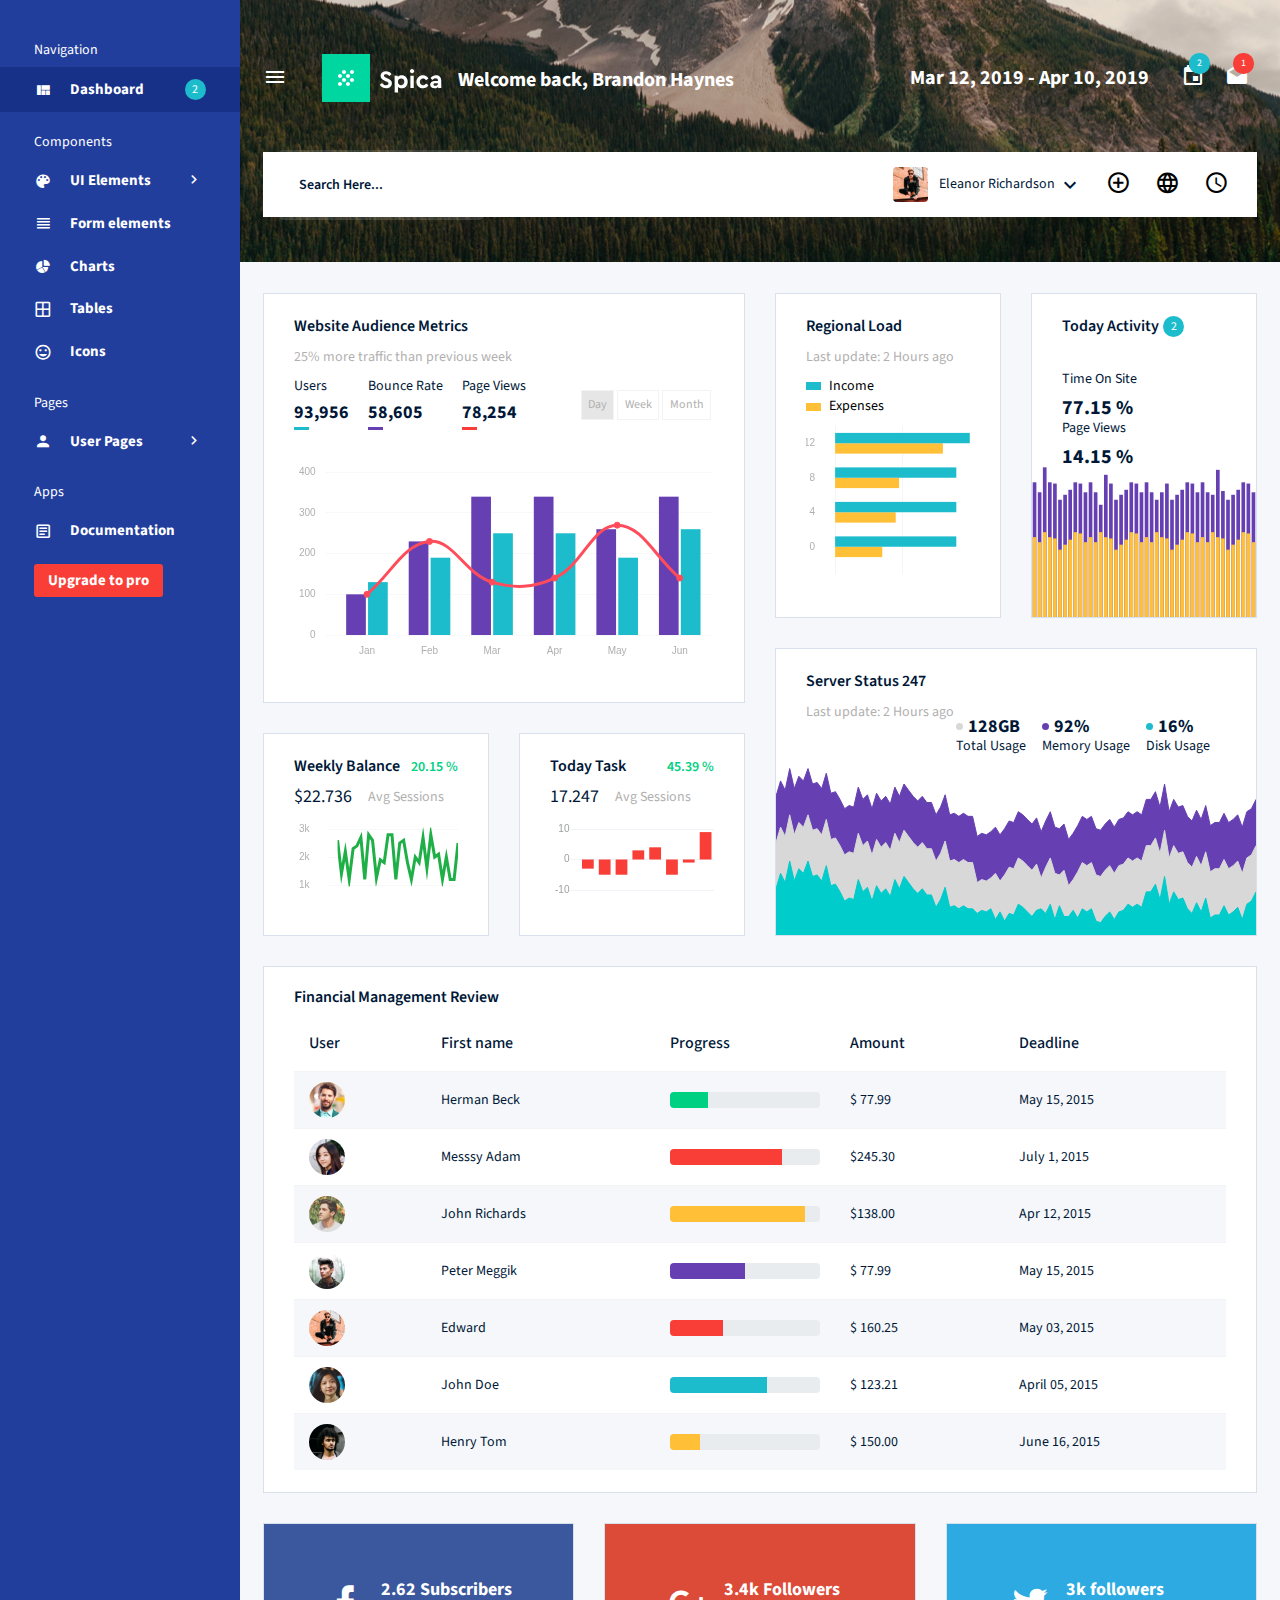
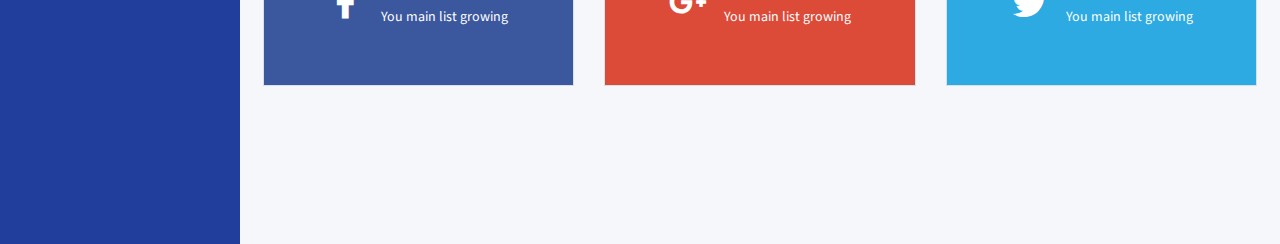
==== Project/web/Admin/index.html @ bd93d311 "Merge branch 'main' of https://github.com/aswathyravindran/HAARA" ====
<!DOCTYPE html>
<html lang="en">

<head>
  <!-- Required meta tags -->
  <meta charset="utf-8">
  <meta name="viewport" content="width=device-width, initial-scale=1, shrink-to-fit=no">
  <title>Spica Admin</title>
  <!-- base:css -->
  <link rel="stylesheet" href="../Assets/Templates/Admin/vendors/mdi/css/materialdesignicons.min.css">
  <link rel="stylesheet" href="../Assets/Templates/Admin/vendors/css/vendor.bundle.base.css">
  <!-- endinject -->
  <!-- plugin css for this page -->
  <!-- End plugin css for this page -->
  <!-- inject:css -->
  <link rel="stylesheet" href="../Assets/Templates/Admin/css/style.css">
  <!-- endinject -->
  <link rel="shortcut icon" href="../Assets/Templates/Admin/images/favicon.png" />
</head>
<body>
  <div class="container-scroller d-flex">
    <!-- partial:./partials/_sidebar.html -->
    <nav class="sidebar sidebar-offcanvas" id="sidebar">
      <ul class="nav">
        <li class="nav-item sidebar-category">
          <p>Navigation</p>
          <span></span>
        </li>
        <li class="nav-item">
          <a class="nav-link" href="../Assets/Templates/Admin/index.html">
            <i class="mdi mdi-view-quilt menu-icon"></i>
            <span class="menu-title">Dashboard</span>
            <div class="badge badge-info badge-pill">2</div>
          </a>
        </li>
        <li class="nav-item sidebar-category">
          <p>Components</p>
          <span></span>
        </li>
        <li class="nav-item">
          <a class="nav-link" data-toggle="collapse" href="#ui-basic" aria-expanded="false" aria-controls="ui-basic">
            <i class="mdi mdi-palette menu-icon"></i>
            <span class="menu-title">UI Elements</span>
            <i class="menu-arrow"></i>
          </a>
          <div class="collapse" id="ui-basic">
            <ul class="nav flex-column sub-menu">
              <li class="nav-item"> <a class="nav-link" href="../Assets/Templates/Admin/pages/ui-features/buttons.html">Buttons</a></li>
              <li class="nav-item"> <a class="nav-link" href="../Assets/Templates/Admin/pages/ui-features/typography.html">Typography</a></li>
            </ul>
          </div>
        </li>
        <li class="nav-item">
          <a class="nav-link" href="../Assets/Templates/Admin/pages/forms/basic_elements.html">
            <i class="mdi mdi-view-headline menu-icon"></i>
            <span class="menu-title">Form elements</span>
          </a>
        </li>
        <li class="nav-item">
          <a class="nav-link" href="../Assets/Templates/Admin/pages/charts/chartjs.html">
            <i class="mdi mdi-chart-pie menu-icon"></i>
            <span class="menu-title">Charts</span>
          </a>
        </li>
        <li class="nav-item">
          <a class="nav-link" href="../Assets/Templates/Admin/pages/tables/basic-table.html">
            <i class="mdi mdi-grid-large menu-icon"></i>
            <span class="menu-title">Tables</span>
          </a>
        </li>
        <li class="nav-item">
          <a class="nav-link" href="../Assets/Templates/Admin/pages/icons/mdi.html">
            <i class="mdi mdi-emoticon menu-icon"></i>
            <span class="menu-title">Icons</span>
          </a>
        </li>
        <li class="nav-item sidebar-category">
          <p>Pages</p>
          <span></span>
        </li>
        <li class="nav-item">
          <a class="nav-link" data-toggle="collapse" href="#auth" aria-expanded="false" aria-controls="auth">
            <i class="mdi mdi-account menu-icon"></i>
            <span class="menu-title">User Pages</span>
            <i class="menu-arrow"></i>
          </a>
          <div class="collapse" id="auth">
            <ul class="nav flex-column sub-menu">
              <li class="nav-item"> <a class="nav-link" href="../Assets/Templates/Admin/pages/samples/login.html"> Login </a></li>
              <li class="nav-item"> <a class="nav-link" href="../Assets/Templates/Admin/pages/samples/login-2.html"> Login 2 </a></li>
              <li class="nav-item"> <a class="nav-link" href="../Assets/Templates/Admin/pages/samples/register.html"> Register </a></li>
              <li class="nav-item"> <a class="nav-link" href="../Assets/Templates/Admin/pages/samples/register-2.html"> Register 2 </a></li>
              <li class="nav-item"> <a class="nav-link" href="../Assets/Templates/Admin/pages/samples/lock-screen.html"> Lockscreen </a></li>
            </ul>
          </div>
        </li>
        <li class="nav-item sidebar-category">
          <p>Apps</p>
          <span></span>
        </li>
        <li class="nav-item">
          <a class="nav-link" href="../Assets/Templates/Admin/docs/documentation.html">
            <i class="mdi mdi-file-document-box-outline menu-icon"></i>
            <span class="menu-title">Documentation</span>
          </a>
        </li>
        <li class="nav-item">
          <a class="nav-link" href="http://www.bootstrapdash.com/demo/spica/template/">
            <button class="btn bg-danger btn-sm menu-title">Upgrade to pro</button>
          </a>
        </li>
      </ul>
    </nav>
    <!-- partial -->
    <div class="container-fluid page-body-wrapper">
      <!-- partial:./partials/_navbar.html -->
      <nav class="navbar col-lg-12 col-12 px-0 py-0 py-lg-4 d-flex flex-row">
        <div class="navbar-menu-wrapper d-flex align-items-center justify-content-end">
          <button class="navbar-toggler navbar-toggler align-self-center" type="button" data-toggle="minimize">
            <span class="mdi mdi-menu"></span>
          </button>
          <div class="navbar-brand-wrapper">
            <a class="navbar-brand brand-logo" href="index.html"><img src="../Assets/Templates/Admin/images/logo.svg" alt="logo"/></a>
            <a class="navbar-brand brand-logo-mini" href="index.html"><img src="../Assets/Templates/Admin/images/logo-mini.svg" alt="logo"/></a>
          </div>
          <h4 class="font-weight-bold mb-0 d-none d-md-block mt-1">Welcome back, Brandon Haynes</h4>
          <ul class="navbar-nav navbar-nav-right">
            <li class="nav-item">
              <h4 class="mb-0 font-weight-bold d-none d-xl-block">Mar 12, 2019 - Apr 10, 2019</h4>
            </li>
            <li class="nav-item dropdown mr-1">
              <a class="nav-link count-indicator dropdown-toggle d-flex justify-content-center align-items-center" id="messageDropdown" href="#" data-toggle="dropdown">
                <i class="mdi mdi-calendar mx-0"></i>
                <span class="count bg-info">2</span>
              </a>
              <div class="dropdown-menu dropdown-menu-right navbar-dropdown preview-list" aria-labelledby="messageDropdown">
                <p class="mb-0 font-weight-normal float-left dropdown-header">Messages</p>
                <a class="dropdown-item preview-item">
                  <div class="preview-thumbnail">
                      <img src="../Assets/Templates/Admin/images/faces/face4.jpg" alt="image" class="profile-pic">
                  </div>
                  <div class="preview-item-content flex-grow">
                    <h6 class="preview-subject ellipsis font-weight-normal">David Grey
                    </h6>
                    <p class="font-weight-light small-text text-muted mb-0">
                      The meeting is cancelled
                    </p>
                  </div>
                </a>
                <a class="dropdown-item preview-item">
                  <div class="preview-thumbnail">
                      <img src="../Assets/Templates/Admin/images/faces/face2.jpg" alt="image" class="profile-pic">
                  </div>
                  <div class="preview-item-content flex-grow">
                    <h6 class="preview-subject ellipsis font-weight-normal">Tim Cook
                    </h6>
                    <p class="font-weight-light small-text text-muted mb-0">
                      New product launch
                    </p>
                  </div>
                </a>
                <a class="dropdown-item preview-item">
                  <div class="preview-thumbnail">
                      <img src="../Assets/Templates/Admin/images/faces/face3.jpg" alt="image" class="profile-pic">
                  </div>
                  <div class="preview-item-content flex-grow">
                    <h6 class="preview-subject ellipsis font-weight-normal"> Johnson
                    </h6>
                    <p class="font-weight-light small-text text-muted mb-0">
                      Upcoming board meeting
                    </p>
                  </div>
                </a>
              </div>
            </li>
            <li class="nav-item dropdown mr-2">
              <a class="nav-link count-indicator dropdown-toggle d-flex align-items-center justify-content-center" id="notificationDropdown" href="#" data-toggle="dropdown">
                <i class="mdi mdi-email-open mx-0"></i>
                <span class="count bg-danger">1</span>
              </a>
              <div class="dropdown-menu dropdown-menu-right navbar-dropdown preview-list" aria-labelledby="notificationDropdown">
                <p class="mb-0 font-weight-normal float-left dropdown-header">Notifications</p>
                <a class="dropdown-item preview-item">
                  <div class="preview-thumbnail">
                    <div class="preview-icon bg-success">
                      <i class="mdi mdi-information mx-0"></i>
                    </div>
                  </div>
                  <div class="preview-item-content">
                    <h6 class="preview-subject font-weight-normal">Application Error</h6>
                    <p class="font-weight-light small-text mb-0 text-muted">
                      Just now
                    </p>
                  </div>
                </a>
                <a class="dropdown-item preview-item">
                  <div class="preview-thumbnail">
                    <div class="preview-icon bg-warning">
                      <i class="mdi mdi-settings mx-0"></i>
                    </div>
                  </div>
                  <div class="preview-item-content">
                    <h6 class="preview-subject font-weight-normal">Settings</h6>
                    <p class="font-weight-light small-text mb-0 text-muted">
                      Private message
                    </p>
                  </div>
                </a>
                <a class="dropdown-item preview-item">
                  <div class="preview-thumbnail">
                    <div class="preview-icon bg-info">
                      <i class="mdi mdi-account-box mx-0"></i>
                    </div>
                  </div>
                  <div class="preview-item-content">
                    <h6 class="preview-subject font-weight-normal">New user registration</h6>
                    <p class="font-weight-light small-text mb-0 text-muted">
                      2 days ago
                    </p>
                  </div>
                </a>
              </div>
            </li>
          </ul>
          <button class="navbar-toggler navbar-toggler-right d-lg-none align-self-center" type="button" data-toggle="offcanvas">
            <span class="mdi mdi-menu"></span>
          </button>
        </div>
        <div class="navbar-menu-wrapper navbar-search-wrapper d-none d-lg-flex align-items-center">
          <ul class="navbar-nav mr-lg-2">
            <li class="nav-item nav-search d-none d-lg-block">
              <div class="input-group">
                <input type="text" class="form-control" placeholder="Search Here..." aria-label="search" aria-describedby="search">
              </div>
            </li>
          </ul>
          <ul class="navbar-nav navbar-nav-right">
            <li class="nav-item nav-profile dropdown">
              <a class="nav-link dropdown-toggle" href="#" data-toggle="dropdown" id="profileDropdown">
                <img src="../Assets/Templates/Admin/images/faces/face5.jpg" alt="profile"/>
                <span class="nav-profile-name">Eleanor Richardson</span>
              </a>
              <div class="dropdown-menu dropdown-menu-right navbar-dropdown" aria-labelledby="profileDropdown">
                <a class="dropdown-item">
                  <i class="mdi mdi-settings text-primary"></i>
                  Settings
                </a>
                <a class="dropdown-item">
                  <i class="mdi mdi-logout text-primary"></i>
                  Logout
                </a>
              </div>
            </li>
            <li class="nav-item">
              <a href="#" class="nav-link icon-link">
                <i class="mdi mdi-plus-circle-outline"></i>
              </a>
            </li>
            <li class="nav-item">
              <a href="#" class="nav-link icon-link">
                <i class="mdi mdi-web"></i>
              </a>
            </li>
            <li class="nav-item">
              <a href="#" class="nav-link icon-link">
                <i class="mdi mdi-clock-outline"></i>
              </a>
            </li>
          </ul>
        </div>
      </nav>
      <!-- partial -->
      <div class="main-panel">
        <div class="content-wrapper">
          <div class="row">
            <div class="col-12 col-xl-6 grid-margin stretch-card">
              <div class="row w-100 flex-grow">
                <div class="col-md-12 grid-margin stretch-card">
                  <div class="card">
                    <div class="card-body">
                      <p class="card-title">Website Audience Metrics</p>
                      <p class="text-muted">25% more traffic than previous week</p>
                      <div class="row mb-3">
                        <div class="col-md-7">
                          <div class="d-flex justify-content-between traffic-status">
                            <div class="item">
                              <p class="mb-">Users</p>
                              <h5 class="font-weight-bold mb-0">93,956</h5>
                              <div class="color-border"></div>
                            </div>
                            <div class="item">
                              <p class="mb-">Bounce Rate</p>
                              <h5 class="font-weight-bold mb-0">58,605</h5>
                              <div class="color-border"></div>
                            </div>
                            <div class="item">
                              <p class="mb-">Page Views</p>
                              <h5 class="font-weight-bold mb-0">78,254</h5>
                              <div class="color-border"></div>
                            </div>
                          </div>
                        </div>
                        <div class="col-md-5">
                          <ul class="nav nav-pills nav-pills-custom justify-content-md-end" id="pills-tab-custom"
                            role="tablist">
                            <li class="nav-item">
                              <a class="nav-link active" id="pills-home-tab-custom" data-toggle="pill"
                                href="#pills-health" role="tab" aria-controls="pills-home" aria-selected="true">
                                Day
                              </a>
                            </li>
                            <li class="nav-item">
                              <a class="nav-link" id="pills-profile-tab-custom" data-toggle="pill" href="#pills-career"
                                role="tab" aria-controls="pills-profile" aria-selected="false">
                                Week
                              </a>
                            </li>
                            <li class="nav-item">
                              <a class="nav-link" id="pills-contact-tab-custom" data-toggle="pill" href="#pills-music"
                                role="tab" aria-controls="pills-contact" aria-selected="false">
                                Month
                              </a>
                            </li>
                          </ul>
                        </div>
                      </div>
                      <canvas id="audience-chart"></canvas>
                    </div>
                  </div>
                </div>
                <div class="col-md-6 stretch-card">
                  <div class="card">
                    <div class="card-body">
                      <div class="d-flex align-items-center justify-content-between flex-wrap">
                        <p class="card-title">Weekly Balance</p>
                        <p class="text-success font-weight-medium">20.15 %</p>
                      </div>
                      <div class="d-flex align-items-center flex-wrap mb-3">
                        <h5 class="font-weight-normal mb-0 mb-md-1 mb-lg-0 mr-3">$22.736</h5>
                        <p class="text-muted mb-0">Avg Sessions</p>
                      </div>
                      <canvas id="balance-chart" height="130"></canvas>
                    </div>
                  </div>
                </div>
                <div class="col-md-6 stretch-card">
                  <div class="card">
                    <div class="card-body">
                      <div class="d-flex align-items-center justify-content-between flex-wrap">
                        <p class="card-title">Today Task</p>
                        <p class="text-success font-weight-medium">45.39 %</p>
                      </div>
                      <div class="d-flex align-items-center flex-wrap mb-3">
                        <h5 class="font-weight-normal mb-0 mb-md-1 mb-lg-0 mr-3">17.247</h5>
                        <p class="text-muted mb-0">Avg Sessions</p>
                      </div>
                      <canvas id="task-chart" height="130"></canvas>
                    </div>
                  </div>
                </div>
              </div>
            </div>
            <div class="col-12 col-xl-6 grid-margin stretch-card">
              <div class="row w-100 flex-grow">
                <div class="col-md-6 grid-margin stretch-card">
                  <div class="card">
                    <div class="card-body">
                      <p class="card-title">Regional Load</p>
                      <p class="text-muted">Last update: 2 Hours ago</p>
                      <div class="regional-chart-legend d-flex align-items-center flex-wrap mb-1"
                        id="regional-chart-legend"></div>
                      <canvas height="280" id="regional-chart"></canvas>
                    </div>
                  </div>
                </div>
                <div class="col-md-6 grid-margin stretch-card">
                  <div class="card">
                    <div class="card-body pb-0">
                      <div class="d-flex align-items-center mb-4">
                        <p class="card-title mb-0 mr-1">Today activity</p>
                        <div class="badge badge-info badge-pill">2</div>
                      </div>
                      <div class="d-flex flex-wrap pt-2">
                        <div class="mr-4 mb-lg-2 mb-xl-0">
                          <p>Time On Site</p>
                          <h4 class="font-weight-bold mb-0">77.15 %</h4>
                        </div>
                        <div>
                          <p>Page Views</p>
                          <h4 class="font-weight-bold mb-0">14.15 %</h4>
                        </div>
                      </div>
                    </div>
                    <canvas height="150" id="activity-chart"></canvas>
                  </div>
                </div>
                <div class="col-md-12 stretch-card">
                  <div class="card">
                    <div class="card-body pb-0">
                      <p class="card-title">Server Status 247</p>
                      <div class="d-flex justify-content-between flex-wrap">
                        <p class="text-muted">Last update: 2 Hours ago</p>
                        <div class="d-flex align-items-center flex-wrap server-status-legend mt-3 mb-3 mb-md-0">
                          <div class="item mr-3">
                            <div class="d-flex align-items-center">
                              <div class="color-bullet"></div>
                              <h5 class="font-weight-bold mb-0">128GB</h5>
                            </div>
                            <p class="mb-">Total Usage</p>
                          </div>
                          <div class="item mr-3">
                            <div class="d-flex align-items-center">
                              <div class="color-bullet"></div>
                              <h5 class="font-weight-bold mb-0">92%</h5>
                            </div>
                            <p class="mb-">Memory Usage</p>
                          </div>
                          <div class="item mr-3">
                            <div class="d-flex align-items-center">
                              <div class="color-bullet"></div>
                              <h5 class="font-weight-bold mb-0">16%</h5>
                            </div>
                            <p class="mb-">Disk Usage</p>
                          </div>
                        </div>
                      </div>
                    </div>
                    <canvas height="170" id="status-chart"></canvas>
                  </div>
                </div>
              </div>
            </div>
          </div>
          <div class="row">
            <div class="col-lg-12 grid-margin stretch-card">
              <div class="card">
                <div class="card-body">
                  <h4 class="card-title">Financial management review</h4>
                  <div class="table-responsive">
                    <table class="table table-striped">
                      <thead>
                        <tr>
                          <th>
                            User
                          </th>
                          <th>
                            First name
                          </th>
                          <th>
                            Progress
                          </th>
                          <th>
                            Amount
                          </th>
                          <th>
                            Deadline
                          </th>
                        </tr>
                      </thead>
                      <tbody>
                        <tr>
                          <td class="py-1">
                            <img src="../Assets/Templates/Admin/images/faces/face1.jpg" alt="image"/>
                          </td>
                          <td>
                            Herman Beck
                          </td>
                          <td>
                            <div class="progress">
                              <div class="progress-bar bg-success" role="progressbar" style="width: 25%" aria-valuenow="25" aria-valuemin="0" aria-valuemax="100"></div>
                            </div>
                          </td>
                          <td>
                            $ 77.99
                          </td>
                          <td>
                            May 15, 2015
                          </td>
                        </tr>
                        <tr>
                          <td class="py-1">
                            <img src="../Assets/Templates/Admin/images/faces/face2.jpg" alt="image"/>
                          </td>
                          <td>
                            Messsy Adam
                          </td>
                          <td>
                            <div class="progress">
                              <div class="progress-bar bg-danger" role="progressbar" style="width: 75%" aria-valuenow="75" aria-valuemin="0" aria-valuemax="100"></div>
                            </div>
                          </td>
                          <td>
                            $245.30
                          </td>
                          <td>
                            July 1, 2015
                          </td>
                        </tr>
                        <tr>
                          <td class="py-1">
                            <img src="../Assets/Templates/Admin/images/faces/face3.jpg" alt="image"/>
                          </td>
                          <td>
                            John Richards
                          </td>
                          <td>
                            <div class="progress">
                              <div class="progress-bar bg-warning" role="progressbar" style="width: 90%" aria-valuenow="90" aria-valuemin="0" aria-valuemax="100"></div>
                            </div>
                          </td>
                          <td>
                            $138.00
                          </td>
                          <td>
                            Apr 12, 2015
                          </td>
                        </tr>
                        <tr>
                          <td class="py-1">
                            <img src="../Assets/Templates/Admin/images/faces/face4.jpg" alt="image"/>
                          </td>
                          <td>
                            Peter Meggik
                          </td>
                          <td>
                            <div class="progress">
                              <div class="progress-bar bg-primary" role="progressbar" style="width: 50%" aria-valuenow="50" aria-valuemin="0" aria-valuemax="100"></div>
                            </div>
                          </td>
                          <td>
                            $ 77.99
                          </td>
                          <td>
                            May 15, 2015
                          </td>
                        </tr>
                        <tr>
                          <td class="py-1">
                            <img src="../Assets/Templates/Admin/images/faces/face5.jpg" alt="image"/>
                          </td>
                          <td>
                            Edward
                          </td>
                          <td>
                            <div class="progress">
                              <div class="progress-bar bg-danger" role="progressbar" style="width: 35%" aria-valuenow="35" aria-valuemin="0" aria-valuemax="100"></div>
                            </div>
                          </td>
                          <td>
                            $ 160.25
                          </td>
                          <td>
                            May 03, 2015
                          </td>
                        </tr>
                        <tr>
                          <td class="py-1">
                              <img src="../Assets/Templates/Admin/images/faces/face6.jpg" alt="image"/>
                          </td>
                          <td>
                            John Doe
                          </td>
                          <td>
                            <div class="progress">
                              <div class="progress-bar bg-info" role="progressbar" style="width: 65%" aria-valuenow="65" aria-valuemin="0" aria-valuemax="100"></div>
                            </div>
                          </td>
                          <td>
                            $ 123.21
                          </td>
                          <td>
                            April 05, 2015
                          </td>
                        </tr>
                        <tr>
                          <td class="py-1">
                            <img src="../Assets/Templates/Admin/images/faces/face7.jpg" alt="image"/>
                          </td>
                          <td>
                            Henry Tom
                          </td>
                          <td>
                            <div class="progress">
                              <div class="progress-bar bg-warning" role="progressbar" style="width: 20%" aria-valuenow="20" aria-valuemin="0" aria-valuemax="100"></div>
                            </div>
                          </td>
                          <td>
                            $ 150.00
                          </td>
                          <td>
                            June 16, 2015
                          </td>
                        </tr>
                      </tbody>
                    </table>
                  </div>
                </div>
              </div>
            </div>
          </div>
          <!-- row end -->
          <div class="row">
            <div class="col-md-4 grid-margin stretch-card">
              <div class="card bg-facebook d-flex align-items-center">
                <div class="card-body py-5">
                  <div
                    class="d-flex flex-row align-items-center flex-wrap justify-content-md-center justify-content-xl-start py-1">
                    <i class="mdi mdi-facebook text-white icon-lg"></i>
                    <div class="ml-3 ml-md-0 ml-xl-3">
                      <h5 class="text-white font-weight-bold">2.62 Subscribers</h5>
                      <p class="mt-2 text-white card-text">You main list growing</p>
                    </div>
                  </div>
                </div>
              </div>
            </div>
            <div class="col-md-4 grid-margin stretch-card">
              <div class="card bg-google d-flex align-items-center">
                <div class="card-body py-5">
                  <div
                    class="d-flex flex-row align-items-center flex-wrap justify-content-md-center justify-content-xl-start py-1">
                    <i class="mdi mdi-google-plus text-white icon-lg"></i>
                    <div class="ml-3 ml-md-0 ml-xl-3">
                      <h5 class="text-white font-weight-bold">3.4k Followers</h5>
                      <p class="mt-2 text-white card-text">You main list growing</p>
                    </div>
                  </div>
                </div>
              </div>
            </div>
            <div class="col-md-4 grid-margin stretch-card">
              <div class="card bg-twitter d-flex align-items-center">
                <div class="card-body py-5">
                  <div
                    class="d-flex flex-row align-items-center flex-wrap justify-content-md-center justify-content-xl-start py-1">
                    <i class="mdi mdi-twitter text-white icon-lg"></i>
                    <div class="ml-3 ml-md-0 ml-xl-3">
                      <h5 class="text-white font-weight-bold">3k followers</h5>
                      <p class="mt-2 text-white card-text">You main list growing</p>
                    </div>
                  </div>
                </div>
              </div>
            </div>
          </div>
          <!-- row end -->
        </div>
        <!-- content-wrapper ends -->
        <!-- partial:./partials/_footer.html -->
        <footer class="footer">
          <div class="card">
            <div class="card-body">
              <div class="d-sm-flex justify-content-center justify-content-sm-between">
                <span class="text-muted d-block text-center text-sm-left d-sm-inline-block">Copyright © bootstrapdash.com 2020</span>
                <span class="text-muted d-block text-center text-sm-left d-sm-inline-block">Distributed By: <a href="https://www.themewagon.com/" target="_blank">ThemeWagon</a></span>
                <span class="float-none float-sm-right d-block mt-1 mt-sm-0 text-center"> Free <a href="https://www.bootstrapdash.com/" target="_blank">Bootstrap dashboard templates</a> from Bootstrapdash.com</span>
              </div>
            </div>
          </div>
        </footer>
        <!-- partial -->
      </div>
      <!-- main-panel ends -->
    </div>
    <!-- page-body-wrapper ends -->
  </div>
  <!-- container-scroller -->

  <!-- base:js -->
  <script src="../Assets/Templates/Admin/vendors/js/vendor.bundle.base.js"></script>
  <!-- endinject -->
  <!-- Plugin js for this page-->
  <script src="../Assets/Templates/Admin/vendors/chart.js/Chart.min.js"></script>
  <!-- End plugin js for this page-->
  <!-- inject:js -->
  <script src="../Assets/Templates/Admin/js/off-canvas.js"></script>
  <script src="../Assets/Templates/Admin/js/hoverable-collapse.js"></script>
  <script src="../Assets/Templates/Admin/js/template.js"></script>
  <!-- endinject -->
  <!-- plugin js for this page -->
  <!-- End plugin js for this page -->
  <!-- Custom js for this page-->
  <script src="../Assets/Templates/Admin/js/dashboard.js"></script>
  <!-- End custom js for this page-->
</body>

</html>
---- Project/web/Assets/Templates/Admin/vendors/css/vendor.bundle.base.css ----
/*
 * Container style
 */
.ps {
  overflow: hidden !important;
  overflow-anchor: none;
  -ms-overflow-style: none;
  touch-action: auto;
  -ms-touch-action: auto;
}

/*
 * Scrollbar rail styles
 */
.ps__rail-x {
  display: none;
  opacity: 0;
  transition: background-color .2s linear, opacity .2s linear;
  -webkit-transition: background-color .2s linear, opacity .2s linear;
  height: 15px;
  /* there must be 'bottom' or 'top' for ps__rail-x */
  bottom: 0px;
  /* please don't change 'position' */
  position: absolute;
}

.ps__rail-y {
  display: none;
  opacity: 0;
  transition: background-color .2s linear, opacity .2s linear;
  -webkit-transition: background-color .2s linear, opacity .2s linear;
  width: 15px;
  /* there must be 'right' or 'left' for ps__rail-y */
  right: 0;
  /* please don't change 'position' */
  position: absolute;
}

.ps--active-x > .ps__rail-x,
.ps--active-y > .ps__rail-y {
  display: block;
  background-color: transparent;
}

.ps:hover > .ps__rail-x,
.ps:hover > .ps__rail-y,
.ps--focus > .ps__rail-x,
.ps--focus > .ps__rail-y,
.ps--scrolling-x > .ps__rail-x,
.ps--scrolling-y > .ps__rail-y {
  opacity: 0.6;
}

.ps__rail-x:hover,
.ps__rail-y:hover,
.ps__rail-x:focus,
.ps__rail-y:focus {
  background-color: #eee;
  opacity: 0.9;
}

/*
 * Scrollbar thumb styles
 */
.ps__thumb-x {
  background-color: #aaa;
  border-radius: 6px;
  transition: background-color .2s linear, height .2s ease-in-out;
  -webkit-transition: background-color .2s linear, height .2s ease-in-out;
  height: 6px;
  /* there must be 'bottom' for ps__thumb-x */
  bottom: 2px;
  /* please don't change 'position' */
  position: absolute;
}

.ps__thumb-y {
  background-color: #aaa;
  border-radius: 6px;
  transition: background-color .2s linear, width .2s ease-in-out;
  -webkit-transition: background-color .2s linear, width .2s ease-in-out;
  width: 6px;
  /* there must be 'right' for ps__thumb-y */
  right: 2px;
  /* please don't change 'position' */
  position: absolute;
}

.ps__rail-x:hover > .ps__thumb-x,
.ps__rail-x:focus > .ps__thumb-x {
  background-color: #999;
  height: 11px;
}

.ps__rail-y:hover > .ps__thumb-y,
.ps__rail-y:focus > .ps__thumb-y {
  background-color: #999;
  width: 11px;
}

/* MS supports */
@supports (-ms-overflow-style: none) {
  .ps {
    overflow: auto !important;
  }
}

@media screen and (-ms-high-contrast: active), (-ms-high-contrast: none) {
  .ps {
    overflow: auto !important;
  }
}
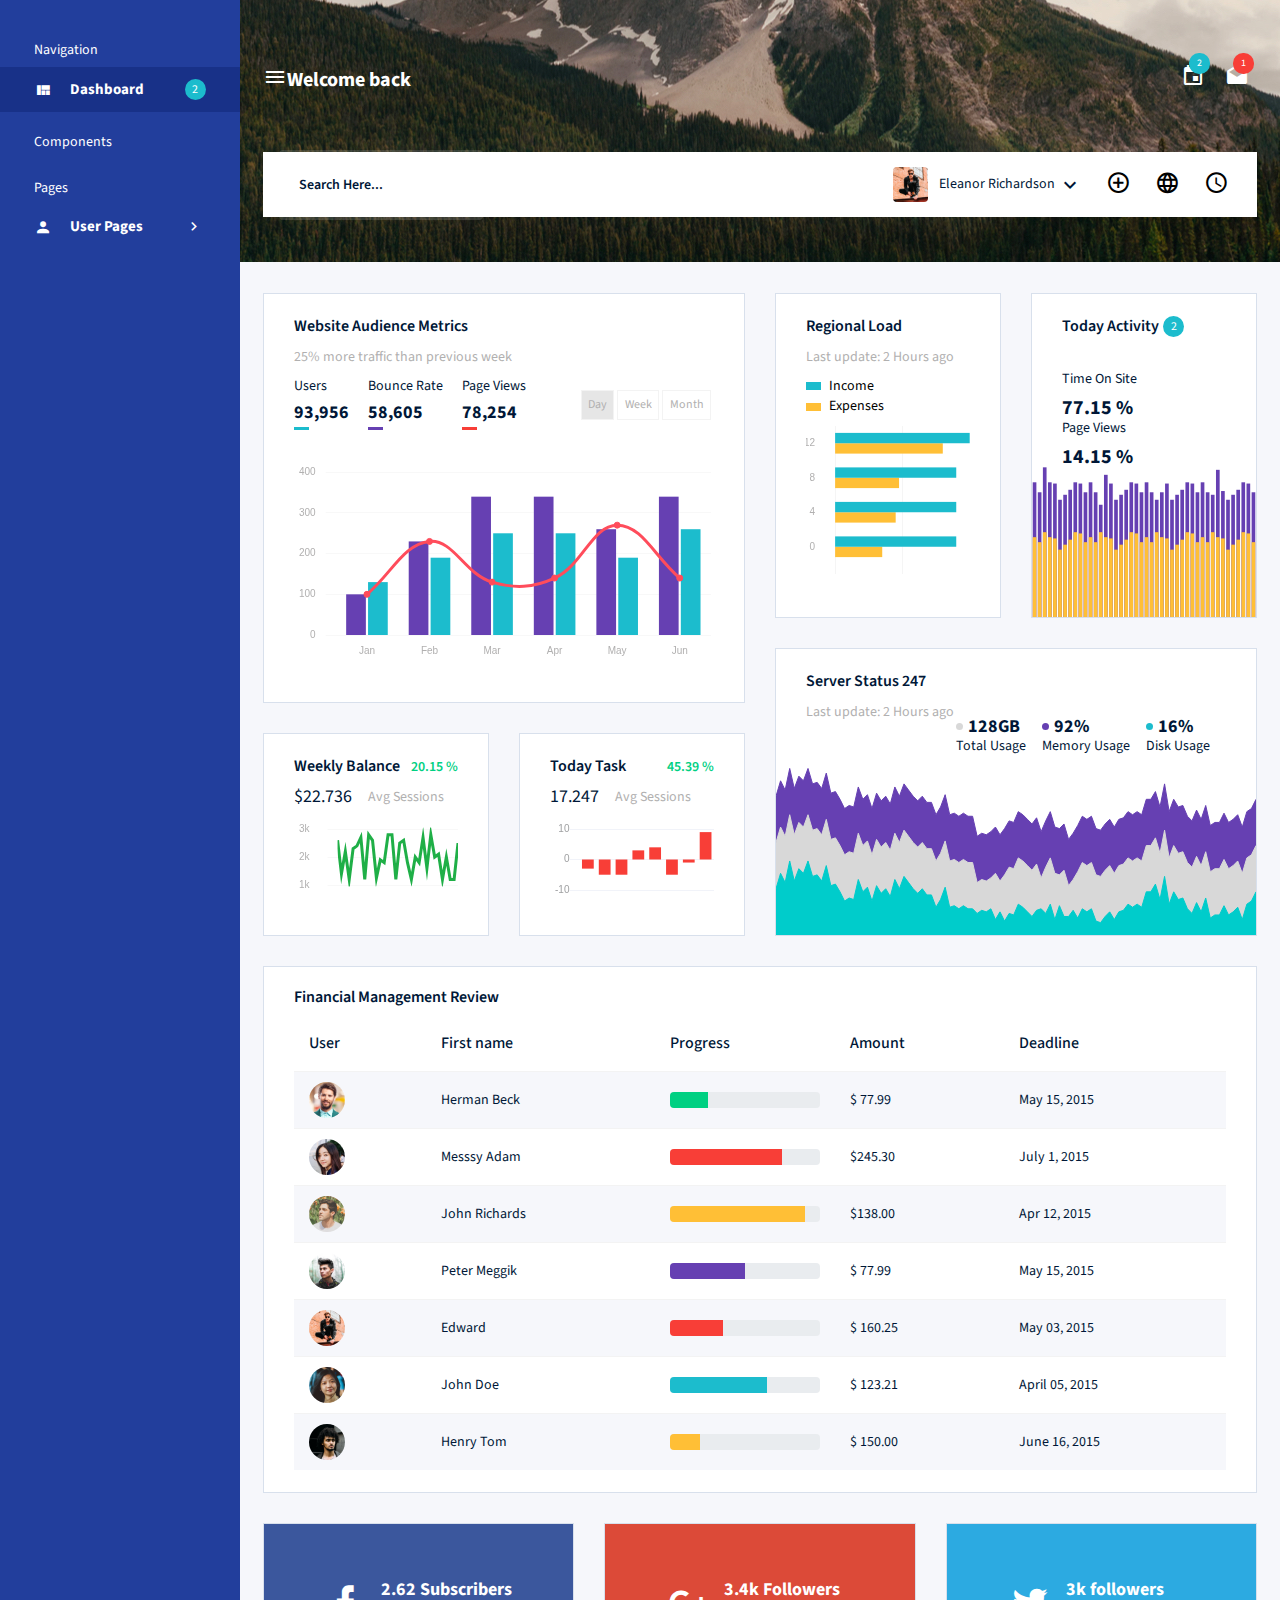
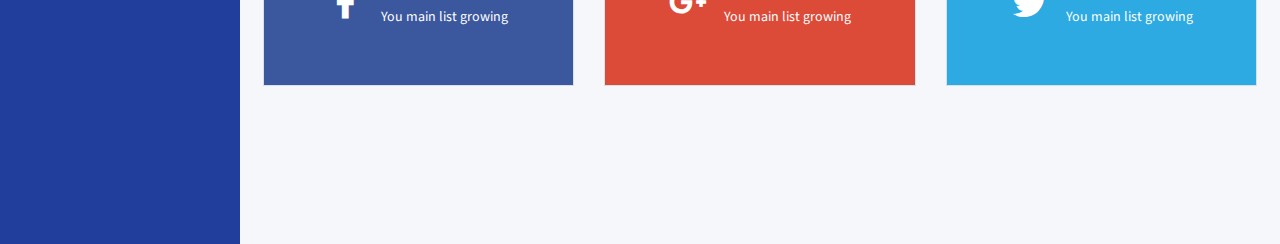
==== commit 485ba626: "admin update" ====
--- a/Project/web/Admin/index.html
+++ b/Project/web/Admin/index.html
@@ -5,7 +5,7 @@
   <!-- Required meta tags -->
   <meta charset="utf-8">
   <meta name="viewport" content="width=device-width, initial-scale=1, shrink-to-fit=no">
-  <title>Spica Admin</title>
+  <title>Nest Admin</title>
   <!-- base:css -->
   <link rel="stylesheet" href="../Assets/Templates/Admin/vendors/mdi/css/materialdesignicons.min.css">
   <link rel="stylesheet" href="../Assets/Templates/Admin/vendors/css/vendor.bundle.base.css">
@@ -19,7 +19,6 @@
 </head>
 <body>
   <div class="container-scroller d-flex">
-    <!-- partial:./partials/_sidebar.html -->
     <nav class="sidebar sidebar-offcanvas" id="sidebar">
       <ul class="nav">
         <li class="nav-item sidebar-category">
@@ -37,7 +36,7 @@
           <p>Components</p>
           <span></span>
         </li>
-        <li class="nav-item">
+<!--       <li class="nav-item">
           <a class="nav-link" data-toggle="collapse" href="#ui-basic" aria-expanded="false" aria-controls="ui-basic">
             <i class="mdi mdi-palette menu-icon"></i>
             <span class="menu-title">UI Elements</span>
@@ -73,7 +72,7 @@
             <i class="mdi mdi-emoticon menu-icon"></i>
             <span class="menu-title">Icons</span>
           </a>
-        </li>
+        </li>-->
         <li class="nav-item sidebar-category">
           <p>Pages</p>
           <span></span>
@@ -87,47 +86,33 @@
           <div class="collapse" id="auth">
             <ul class="nav flex-column sub-menu">
               <li class="nav-item"> <a class="nav-link" href="../Assets/Templates/Admin/pages/samples/login.html"> Login </a></li>
-              <li class="nav-item"> <a class="nav-link" href="../Assets/Templates/Admin/pages/samples/login-2.html"> Login 2 </a></li>
-              <li class="nav-item"> <a class="nav-link" href="../Assets/Templates/Admin/pages/samples/register.html"> Register </a></li>
-              <li class="nav-item"> <a class="nav-link" href="../Assets/Templates/Admin/pages/samples/register-2.html"> Register 2 </a></li>
-              <li class="nav-item"> <a class="nav-link" href="../Assets/Templates/Admin/pages/samples/lock-screen.html"> Lockscreen </a></li>
+              <li class="nav-item"> <a class="nav-link" href="../Assets/Templates/Admin/pages/samples/login-2.html"> Propertyowner signup </a></li>
+              <li class="nav-item"> <a class="nav-link" href="../Assets/Templates/Admin/pages/samples/register.html"> Furnitureowner signup </a></li>
+              <li class="nav-item"> <a class="nav-link" href="../Assets/Templates/Admin/pages/samples/register-2.html"> User signup </a></li>
+              
             </ul>
           </div>
         </li>
-        <li class="nav-item sidebar-category">
-          <p>Apps</p>
-          <span></span>
-        </li>
-        <li class="nav-item">
-          <a class="nav-link" href="../Assets/Templates/Admin/docs/documentation.html">
-            <i class="mdi mdi-file-document-box-outline menu-icon"></i>
-            <span class="menu-title">Documentation</span>
-          </a>
-        </li>
-        <li class="nav-item">
+      
+<!--        <li class="nav-item">
           <a class="nav-link" href="http://www.bootstrapdash.com/demo/spica/template/">
             <button class="btn bg-danger btn-sm menu-title">Upgrade to pro</button>
           </a>
-        </li>
+        </li>-->
       </ul>
     </nav>
-    <!-- partial -->
     <div class="container-fluid page-body-wrapper">
-      <!-- partial:./partials/_navbar.html -->
       <nav class="navbar col-lg-12 col-12 px-0 py-0 py-lg-4 d-flex flex-row">
         <div class="navbar-menu-wrapper d-flex align-items-center justify-content-end">
           <button class="navbar-toggler navbar-toggler align-self-center" type="button" data-toggle="minimize">
             <span class="mdi mdi-menu"></span>
           </button>
-          <div class="navbar-brand-wrapper">
-            <a class="navbar-brand brand-logo" href="index.html"><img src="../Assets/Templates/Admin/images/logo.svg" alt="logo"/></a>
-            <a class="navbar-brand brand-logo-mini" href="index.html"><img src="../Assets/Templates/Admin/images/logo-mini.svg" alt="logo"/></a>
-          </div>
-          <h4 class="font-weight-bold mb-0 d-none d-md-block mt-1">Welcome back, Brandon Haynes</h4>
+          
+          <h4 class="font-weight-bold mb-0 d-none d-md-block mt-1">Welcome back</h4>
           <ul class="navbar-nav navbar-nav-right">
-            <li class="nav-item">
+<!--            <li class="nav-item">
               <h4 class="mb-0 font-weight-bold d-none d-xl-block">Mar 12, 2019 - Apr 10, 2019</h4>
-            </li>
+            </li>-->
             <li class="nav-item dropdown mr-1">
               <a class="nav-link count-indicator dropdown-toggle d-flex justify-content-center align-items-center" id="messageDropdown" href="#" data-toggle="dropdown">
                 <i class="mdi mdi-calendar mx-0"></i>
